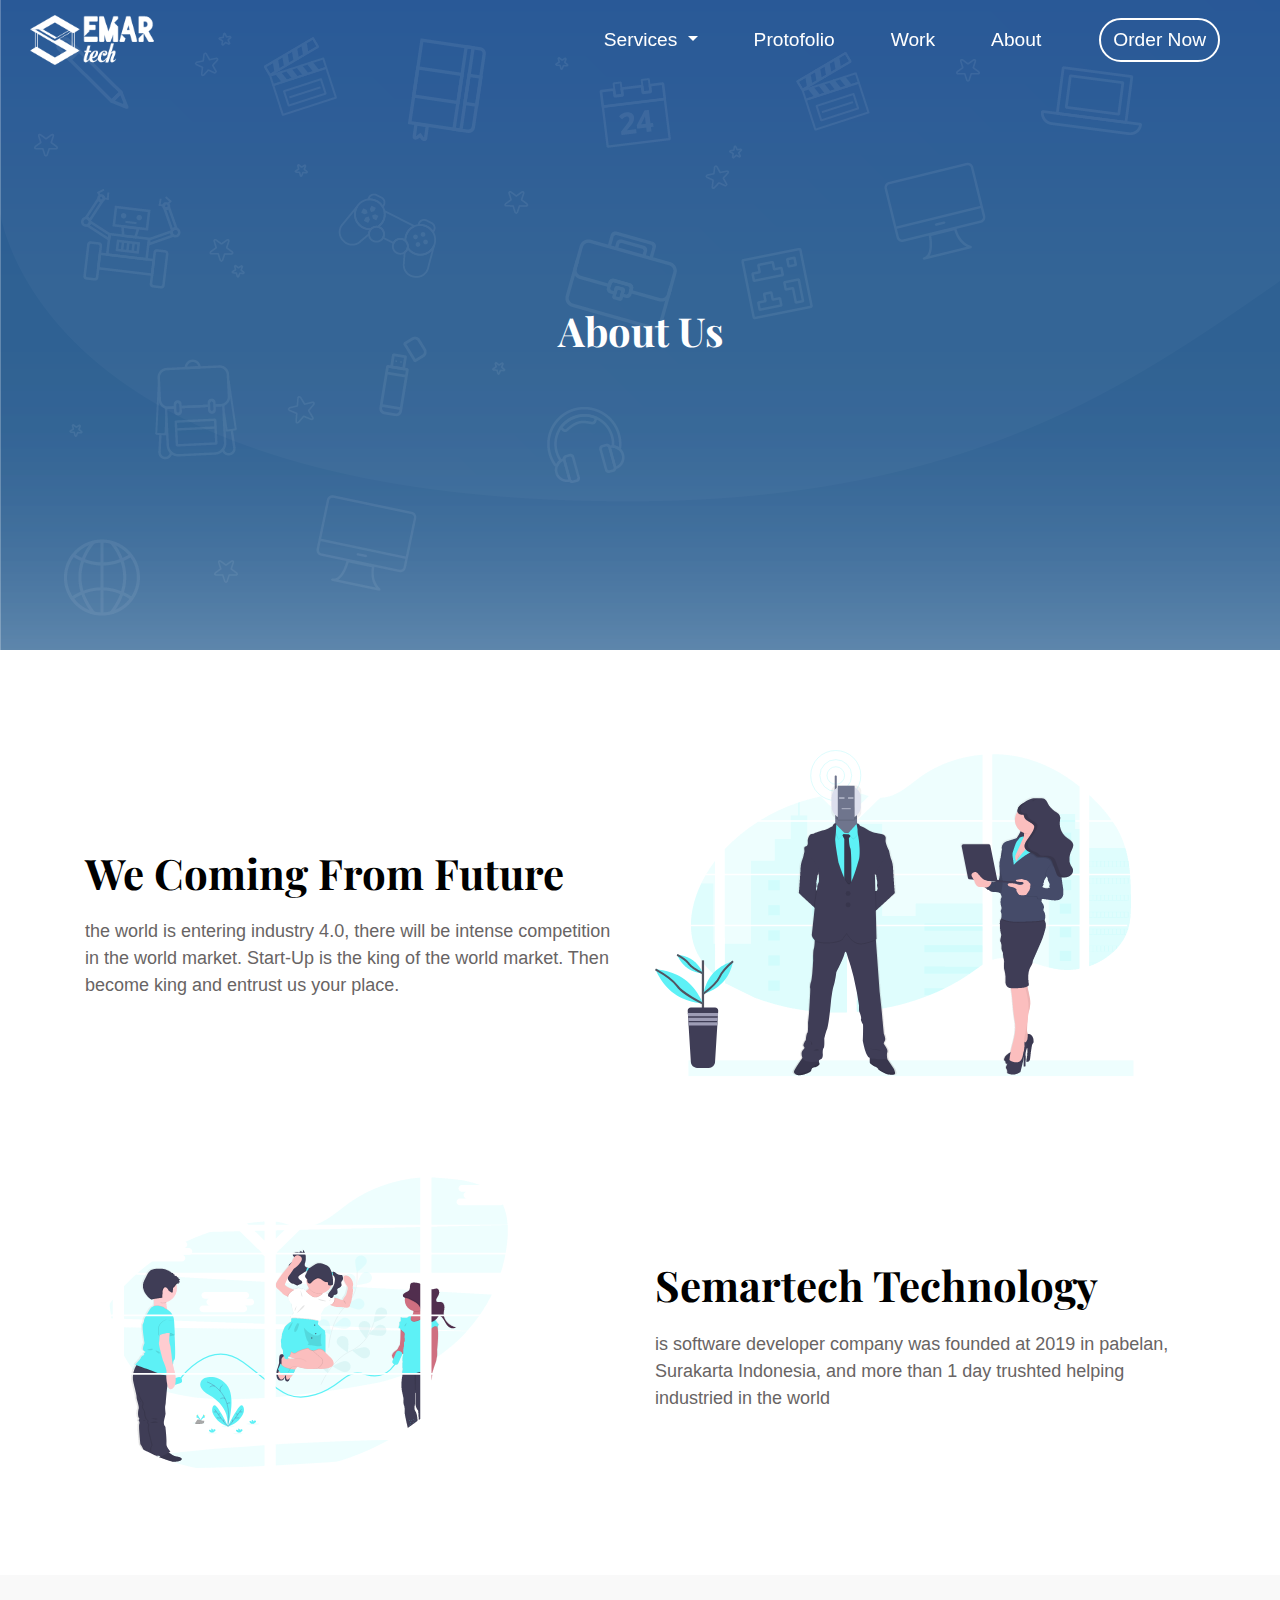
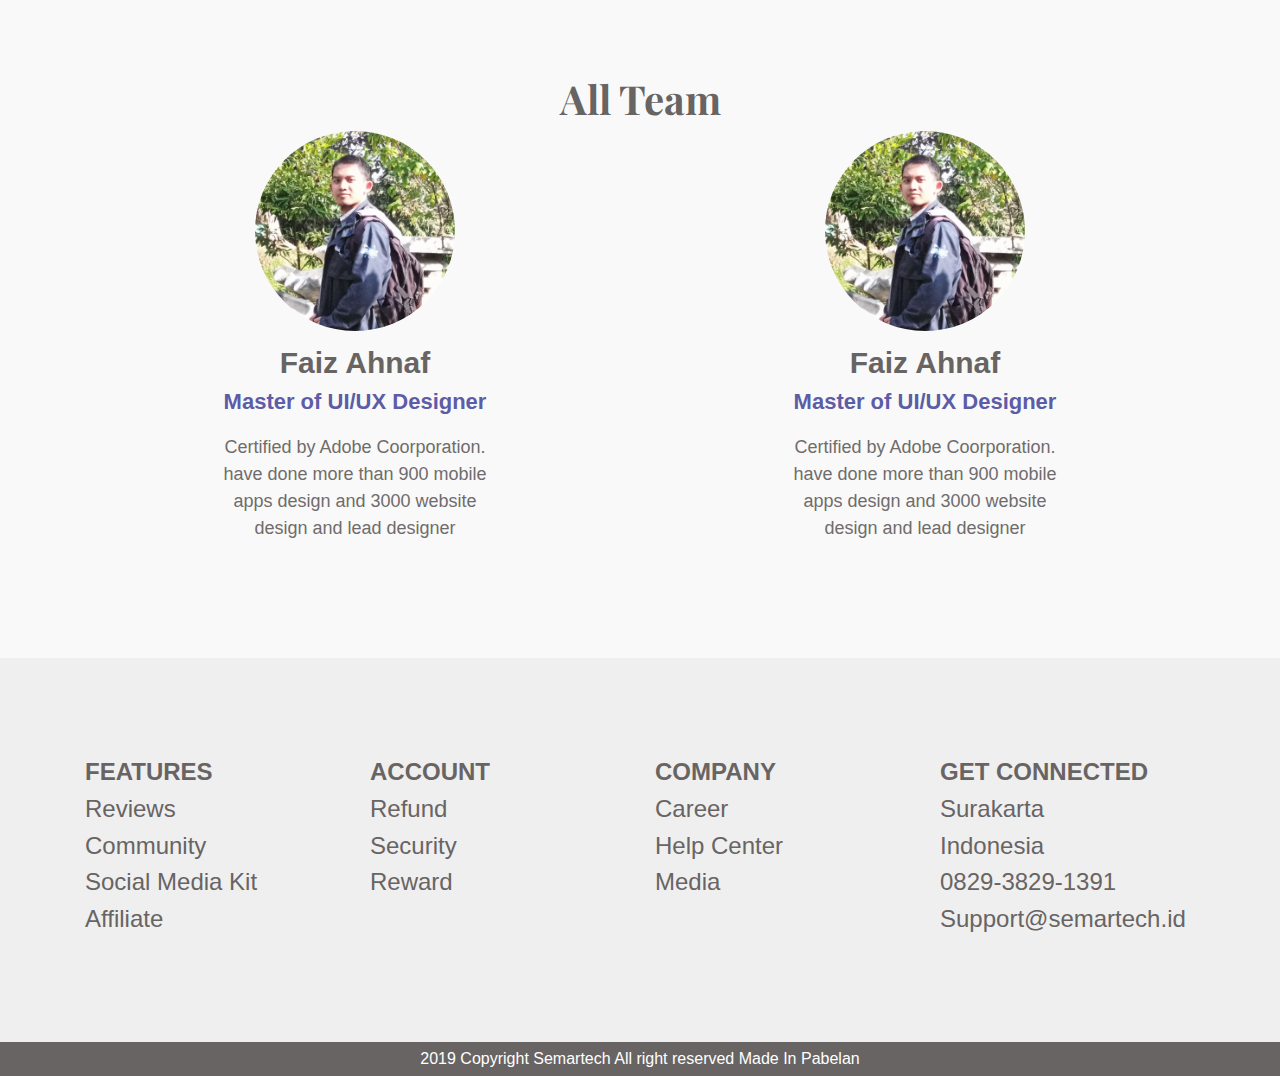
==== about.html @ 8cbab73a "add" ====
<!doctype html>
<html lang="en">
    <head>
        <meta charset="UTF-8">
        <meta name="viewport" content="width=device-width, initial-scale=1.0">
        <meta http-equiv="X-UA-Compatible" content="ie=edge">
        
        <link rel="stylesheet" href="frontend/libraries/bootstrap/css/bootstrap.css">
        <link href="https://fonts.googleapis.com/css?family=Muli:200,200i,300,300i,400,400i,500,500i,600,600i,700,700i,800,800i,900,900i|Playfair+Display:400,400i,700,700i,900,900i&display=swap&subset=cyrillic,latin-ext" rel="stylesheet">
        <!-- <link rel="stylesheet" href="frontend/styles/main.css"> -->
        <link rel="stylesheet" href="frontend/styles/custom.css">

        <link rel="stylesheet" href="frontend/styles/about.css">
        <link rel="stylesheet" href="frontend/styles/animate.css">
        <title>About</title>
    </head>
<body>
    <!-- navbar -->
    <nav id="navbar" class="navbar sticky-top navbar-expand-lg navbar-dark custom-menu">
        <a class="navbar-brand" href="index.html">
            <img height="50px" src="frontend/images/semartech_logo.png" alt="semartech_logo">
        </a>
        <button class="navbar-toggler" type="button" data-toggle="collapse" data-target="#navbarTogglerDemo01" aria-controls="navbarTogglerDemo01" aria-expanded="false" aria-label="Toggle navigation">
            <span class="navbar-toggler-icon"></span>
        </button>
        <div class="collapse navbar-collapse" id="navbarTogglerDemo01">
            <ul class="navbar-nav ml-auto">
                <li class="nav-item dropdown">
                    <a class="nav-link dropdown-toggle" href="#" id="navbarDropdownMenuLink" role="button" data-toggle="dropdown" aria-haspopup="true" aria-expanded="false">
                        Services
                    </a>
                    <div class="dropdown-menu" aria-labelledby="navbarDropdownMenuLink">
                        <a class="dropdown-item" href="#">Action</a>
                        <a class="dropdown-item" href="#">Another action</a>
                        <a class="dropdown-item" href="#">Something else here</a>
                    </div>
                </li>
                <li class="nav-item">
                    <a class="nav-link" href="portofolio.html">Protofolio</a>
                </li>
                <li class="nav-item">
                    <a class="nav-link" href="#">Work</a>
                </li>
                <li class="nav-item">
                    <a class="nav-link" href="about.html">About</a>
                </li>
            </ul>
            <a href="order.html" class="btn order-now" role="button" aria-pressed="true" style="border-radius: 50px;">Order Now</a>
        </div>
    </nav>


    <div class="about">
        <div class="container">
            <div class="row d-flex align-content-center text-center">
                <div class="col-md-12">
                    <h1>About Us</h1>
                </div>
            </div>
        </div>
    </div>
    <div class="section-1">
        <div class="container">
            <div class="row">
                
                <div class="col-md-6 vertical">
                    <h1>We Coming From Future</h1>
                    <span>the world is entering industry 4.0, there will be intense competition in the world market. Start-Up is the king of the world market. Then become king and entrust us your place.</span>
                </div>
                <div class="col-md-6">
                    <img src="frontend/images/about1.png" alt="about2">
                </div>
            </div>
        </div>
    </div>
    <div class="section-2">
        <div class="container">
            <div class="row">
                <div class="col-md-6">
                    <img src="frontend/images/about2.png" alt="about2">
                </div>
                <div class="col-md-6 vertical">
                    <h1>Semartech Technology</h1>
                    <span>is software developer company was founded at 2019 in pabelan, Surakarta Indonesia, and more than 1 day trushted helping industried in the world</span>
                </div>
            </div>
        </div>
    </div>
    <div class="section-all-team">
        <div class="container">
            <div class="row">   
                <div class="col-md-12">
                    <h1 style="text-align: center;">All Team</h1>
                </div>
                <div class="col-md-6" >
                    <div class="pofile">
                        <img src="frontend/images/photo4.png" alt="faiz">
                        <p class="name">Faiz Ahnaf</p>
                        <p class="job">Master of UI/UX Designer</p>
                        <p class="desc">
                            Certified by Adobe Coorporation. have done more than 900 mobile apps design and 3000 website design and lead designer
                        </p>
                    </div>
                </div>   
                <div class="col-md-6">
                    <div class="pofile">
                        <img src="frontend/images/photo4.png" alt="faiz">
                        <p class="name">Faiz Ahnaf</p>
                        <p class="job">Master of UI/UX Designer</p>
                        <p class="desc">
                            Certified by Adobe Coorporation. have done more than 900 mobile apps design and 3000 website design and lead designer
                        </p>
                    </div>
                </div>         
            </div>
        </div>
    </div>
    <div class="footer">
        <div class="container">
            <div class="row">
                <div class="col-md-3">
                    <h4 class="head">FEATURES</h4>
                    <h4>Reviews</h4>
                    <h4>Community</h4>
                    <h4>Social Media Kit</h4>
                    <h4>Affiliate</h4>
                </div>
                <div class="col-md-3">
                    <h4 class="head">ACCOUNT</h4>
                    <h4>Refund</h4>
                    <h4>Security</h4>
                    <h4>Reward</h4>
                </div>
                <div class="col-md-3">
                    <h4 class="head">COMPANY</h4>
                    <h4>Career</h4>
                    <h4>Help Center</h4>
                    <h4>Media</h4>
                </div>
                <div class="col-md-3">
                    <h4 class="head">GET CONNECTED</h4>
                    <h4>Surakarta</h4>
                    <h4>Indonesia</h4>
                    <h4>0829-3829-1391</h4>
                    <h4>Support@semartech.id</h4>

                </div>
                
            </div>
        </div>
    </div>
    <footer>
        <p class="footer-down">2019 Copyright Semartech  All right reserved  Made In Pabelan</p>
    </footer>
    
    <script>
        window.onscroll = function() {myFunction()};
        
        var navbar = document.getElementById("navbar");
        
        var sticky = navbar.offsetTop+200;
        
        function myFunction() {
            if (window.pageYOffset >= sticky) {
                navbar.classList.add("sticky")
            } else {
                navbar.classList.remove("sticky");
            }
        }
    </script>
    <script src="https://code.jquery.com/jquery-3.4.1.slim.min.js" integrity="sha384-J6qa4849blE2+poT4WnyKhv5vZF5SrPo0iEjwBvKU7imGFAV0wwj1yYfoRSJoZ+n" crossorigin="anonymous"></script>
    <script src="https://cdn.jsdelivr.net/npm/popper.js@1.16.0/dist/umd/popper.min.js" integrity="sha384-Q6E9RHvbIyZFJoft+2mJbHaEWldlvI9IOYy5n3zV9zzTtmI3UksdQRVvoxMfooAo" crossorigin="anonymous"></script>
    <script src="https://stackpath.bootstrapcdn.com/bootstrap/4.4.1/js/bootstrap.min.js" integrity="sha384-wfSDF2E50Y2D1uUdj0O3uMBJnjuUD4Ih7YwaYd1iqfktj0Uod8GCExl3Og8ifwB6" crossorigin="anonymous"></script>
</body>
</html>
---- frontend/styles/main.css ----
body {
  font-family: "muli", sans-serif;
  color: blue;
}

.navbar-brand img {
  max-height: 40px;
}

.navbar {
  max-height: 70px;
  background-color: #2A58B0;
  color: white;
  position: fixed;
  width: 100%;
  top: 0;
  z-index: 1;
}

.navbar-dark .navbar-collapse {
  background-color: #2A58B0;
  margin-left: -20px;
  margin-right: -20px;
  padding-left: 20px;
  padding-right: 20px;
  padding-bottom: 5px;
}

.navbar-dark .navbar-nav .nav-item a {
  font-weight: 500;
  color: #fff;
}

.navbar-dark .navbar-nav .nav-item .dropdown-item {
  color: #2A58B0;
}

.btn-login {
  border-radius: 20px;
  background: #fff;
  opacity: 0.39;
  -webkit-box-shadow: 0px 10px 18px rgba(67, 109, 190, 0.8);
          box-shadow: 0px 10px 18px rgba(67, 109, 190, 0.8);
}

.btn-login:hover {
  opacity: 1;
}

.btn-navbar-right {
  margin-top: -10px !important;
  margin-bottom: -8px !important;
}

header {
  color: #000;
  font-weight: 600;
  background-image: url("../images/portofolio_background.jpg");
  background-size: cover;
  margin-top: -50px;
  padding: 90px 0 45px;
}

header h1 {
  font-family: "playfair display", sans-serif;
  font-weight: bold;
}

header img {
  max-width: 500px;
  max-height: 600px;
  margin-right: 100px;
}

.section-portofolio {
  color: #000;
  background: -webkit-gradient(linear, left top, left bottom, from(rgba(241, 251, 253, 0.21)), to(#e7ebed));
  background: linear-gradient(rgba(241, 251, 253, 0.21) 0%, #e7ebed 100%);
}

.section-portofolio h2 {
  font-family: "playfair display", sans serif;
  font-weight: bold;
}

.card-portofolio {
  padding: 20px 24px;
  width: 300px;
  height: 400px;
  border-radius: 8px;
  background: #fff;
  -webkit-box-shadow: 10px 10px 30px rgba(0, 0, 0, 0.5);
          box-shadow: 10px 10px 30px rgba(0, 0, 0, 0.5);
}

.card-portofolio .card {
  min-width: 300px;
}

.card-portofolio .card-portofolio-content img {
  max-width: 250px;
  max-height: 300px;
}

.card-portofolio .card-portofolio-content h3 {
  font-weight: 600;
  font-size: 24px;
  color: #000;
}

.card-portofolio .card-portofolio-content p {
  margin-top: -5px;
  font-family: Muli;
  font-weight: normal;
  text-align: left;
  font-size: 12px;
  color: #605c5c;
  border: 1px solid rgba(0, 0, 0, 0);
}

footer {
  color: #000;
}

footer a {
  color: #000;
}

.order {
  background-image: url("../images/background_order.jpg");
  min-height: 660px;
  color: #fff;
}

.order .back-home {
  color: white;
  margin-top: -12px;
  margin-left: 0px;
}

.order .back-home a {
  color: white;
}

.order h1 {
  font-family: "Playfair Display", serif;
  font-weight: bold;
  font-size: 45px;
}

.order p {
  font-weight: lighter;
}

.order h3 {
  font-family: "Playfair Display", serif;
  font-weight: 500;
}

.order input {
  width: 460px;
  height: 44px;
  border-radius: 4px;
  background: rgba(255, 255, 255, 0.048);
  -webkit-box-shadow: 0px 3px 6px rgba(0, 0, 0, 0.685);
          box-shadow: 0px 3px 6px rgba(0, 0, 0, 0.685);
  padding: 12px;
  color: #fff;
}

.order input:focus {
  outline-color: #00FFE2;
  background: rgba(0, 0, 0, 0.048);
  outline-width: 5px;
  border: none;
}

.order textarea {
  width: 460px;
  height: 100px;
  border-radius: 4px;
  background: rgba(255, 255, 255, 0.048);
  -webkit-box-shadow: 0px 3px 6px rgba(0, 0, 0, 0.685);
          box-shadow: 0px 3px 6px rgba(0, 0, 0, 0.685);
  color: #fff;
  padding: 12px;
}

.order textarea:focus {
  background: rgba(0, 0, 0, 0.048);
  border: none;
  outline-color: #00FFE2;
  outline-width: 5px;
}

.order .btn-send {
  background-color: #00FFE2;
  font-family: "Muli", sans-serif;
  font-weight: 600;
}

.order .btn-send:hover {
  background-color: #a8fff5;
}

.order .project-type {
  width: 460px;
  height: 44px;
  border-radius: 4px;
  background: rgba(255, 255, 255, 0.048);
  -webkit-box-shadow: 0px 3px 6px rgba(0, 0, 0, 0.685);
          box-shadow: 0px 3px 6px rgba(0, 0, 0, 0.685);
  padding: 12px;
  color: #fff;
}

.order .project-type .item-project {
  width: 460px;
  height: 44px;
  border-radius: 4px;
  background: rgba(255, 255, 255, 0.048);
  -webkit-box-shadow: 0px 3px 6px rgba(0, 0, 0, 0.685);
          box-shadow: 0px 3px 6px rgba(0, 0, 0, 0.685);
  padding: 12px;
  color: #fff;
}

.order .project-type:focus {
  background: rgba(0, 0, 0, 0.048);
  border: none;
  outline-color: #00FFE2;
  outline-width: 5px;
}
/*# sourceMappingURL=main.css.map */
---- frontend/styles/custom.css ----
body{
    color: black;
    /* overflow-x: hidden; */
}
h1 {
    font-family: "playfair display", sans-serif;
    font-weight: bold;
}
.buffer {
    padding: 25px 0px;
}
.vcenter {
    display: flex;
    align-items: center;
}

/* NAV */



.custom-menu {
    background-color: #2a324000;
    padding: 10px 30px;
    position: fixed;
    width: 100%;
    transition: 0.3s;
}
.bg-blue{
    background-color: #4471c6;
}
.ml-auto .dropdown-menu {
    left: auto !important;
    right: 0px;
}
.order-now {
    border-radius: 50px;
    border: 2px solid white;
    margin-left: 20px;
}
.nav-item .nav-link, .order-now {
    font-size: 1.2em;
    
}
.navbar-dark .navbar-nav .nav-link, .order-now {
    color: white;
}
li.nav-item {
    padding: 0px 20px;
}
div#navbarTogglerDemo01 {
    background: transparent;
}
.sticky {
    background: #61a8ce;
    transition: 0.3s;
}
/* NAV ENDS */

/* HEADER */
.header {
    background: url(../images/background.png)no-repeat;
    /* height: 100vh; */
    overflow: hidden;
    padding: 50px 0px;
}
.header .row{
    height: 740px;
}
.isi.align-self-center {
    color: white;
    margin-bottom: 100px;
}
.isi h1 {
    font-size: 3em;
}
.isi a {
    text-decoration: none;
    /* border: 2px solid white; */
    padding: 11px 16px;
    border-radius: 32px;
    color: white;
    font-size: 19px;
    background: #75d1eb;
    font-weight: bolder;
    display: inline-block;
    margin-top: 15px;
}
p.h-desc {
    margin: 15px 0px;
}
.img-relative {
    position: absolute;
    right: 0;
    top: 75px;
}


/* Counting */
.counting {
    background: url(../images/background2.png)no-repeat;
    /* height: 318px; */
    /* background: red; */
    background-position-y: -24px;
}
.counting .row {
    height: 340px;
}
h2.count {
    font-size: 4em;
    font-weight: bold;
    color: #61a8ce;
}
.counting p {
    font-size: 20px;
    color: #969696;
}





/* Portofolio */
.portofolio {
    background: linear-gradient(180deg, #ffffff, #cbd6ec);
    padding: 50px 0px;
    overflow: hidden;
}
.box-portofolio {
    background: white;
    padding: 20px;
    border-radius: 10px;
    box-shadow: 8px 4px 29px -11px black;
}
.carousel-item {
    padding: 30px;
}
.box-portofolio h1 {
    font-family: -apple-system, BlinkMacSystemFont, "Segoe UI", Roboto, "Helvetica Neue", Arial, "Noto Sans", sans-serif, "Apple Color Emoji", "Segoe UI Emoji", "Segoe UI Symbol", "Noto Color Emoji";
    font-size: 20px;
    font-weight: 100;
    margin: 15px 0px 5px 0px;
}
.box-portofolio p {
    color: #717171;
    font-size: 12px;
}
@media (min-width: 768px) {
    .multi-item-carousel .carousel-inner .carousel-item {
      margin-right: inherit;
    }
    .multi-item-carousel .carousel-inner .carousel-item.active + .carousel-item,
    .multi-item-carousel .carousel-inner .carousel-item.active + .carousel-item + .carousel-item {
      display: block;
    }
    .multi-item-carousel .carousel-inner .carousel-item.active:not(.carousel-item-right):not(.carousel-item-left),
    .multi-item-carousel .carousel-inner .carousel-item.active:not(.carousel-item-right):not(.carousel-item-left) + .carousel-item,
    .multi-item-carousel .carousel-inner .carousel-item.active:not(.carousel-item-right):not(.carousel-item-left) + .carousel-item + .carousel-item {
      transition: none;
    }
    .multi-item-carousel .carousel-inner .carousel-item.active + .carousel-item + .carousel-item + .carousel-item {
      position: absolute;
      top: 0;
      right: -33.33333333%;
      z-index: -1;
      display: block;
      visibility: visible;
    }
    .multi-item-carousel .carousel-inner .carousel-item-next,
    .multi-item-carousel .carousel-inner .carousel-item-prev {
      position: relative;
      -webkit-transform: translate3d(0, 0, 0);
              transform: translate3d(0, 0, 0);
    }
    .multi-item-carousel .carousel-inner .carousel-item-prev.carousel-item-right {
      position: absolute;
      top: 0;
      left: 0;
      z-index: -1;
      display: block;
      visibility: visible;
    }
    .multi-item-carousel .active.carousel-item-left + .carousel-item-next.carousel-item-left,
    .multi-item-carousel .carousel-item-next.carousel-item-left + .carousel-item,
    .multi-item-carousel .carousel-item-next.carousel-item-left + .carousel-item + .carousel-item,
    .multi-item-carousel .carousel-item-next.carousel-item-left + .carousel-item + .carousel-item + .carousel-item {
      position: relative;
      -webkit-transform: translate3d(-100%, 0, 0);
              transform: translate3d(-100%, 0, 0);
      visibility: visible;
    }
    .multi-item-carousel .active.carousel-item-right + .carousel-item-prev.carousel-item-right,
    .multi-item-carousel .carousel-item-prev.carousel-item-right + .carousel-item,
    .multi-item-carousel .carousel-item-prev.carousel-item-right + .carousel-item + .carousel-item,
    .multi-item-carousel .carousel-item-prev.carousel-item-right + .carousel-item + .carousel-item + .carousel-item {
      position: relative;
      -webkit-transform: translate3d(100%, 0, 0);
              transform: translate3d(100%, 0, 0);
      display: block;
      visibility: visible;
    }
  }
  


/* Partner */
.partner .container-fluid {
    padding: 0px 40px;
}
.partner .desc {
    font-size: 19px;
}
img.img-partner {
    padding: 0px 5px;
    vertical-align: middle;
}
.border-bottom {
    border-bottom: 1px solid black;
}
.imagess {
    margin: 15px 0px;
}
.partner {
    padding: 30px 0px;
}

/* How it work */
img.work-img {
    width: 100%;
}
p.desc {
    color: #706c6c;
    font-size: 22px;
}
/* Testimonial */

.testimonial p {
    /* letter-spacing: 2px; */
    font-size: 22px;
    font-weight: 100;
    color: #706c6c;
}
.testimonial {
    background: #dfe6f3;
    padding: 50px 0px;
    overflow: hidden;
}
.box-testimonial {
    /* border: 1px solid #888888; */
    padding: 5px;
    border-radius: 10px;
    background: white;
    box-shadow: 5px 6px 11px #afafaf;
}
.testimonial .col-md-4 {
    padding: 10px;
}
.testimonial .carousel-inner{
        padding: 10px 0px;
}
.order , .view{
    margin-top:20px;
}
.order .now, .view .more {
    text-decoration: none;
    transition: 0.2s;
    color: white;
    background: #75d1eb;
    font-size: 20px;
    font-weight: bold;
    border-radius: 40px;
    padding: 10px 30px;
    box-shadow: 3px 3px 7px #5b8894;
}
.order .now:hover,.view .more:hover{
    background: #61a8ce;
}


/* Costum */
.carousel-control-prev {
    left: -12%;
}
.carousel-control-next {
    right: -12%;
}
.carousel-control-next-icon {
    background: #73cae2;
    -webkit-mask-image: url(../images/next.svg);
    mask-image: url(../images/next.svg);
}
.carousel-control-prev-icon {
    background: #73cae2;
    -webkit-mask-image: url(../images/back.svg);
    mask-image: url(../images/back.svg);

}
.carousel-control-prev-icon,.carousel-control-next-icon {
    height: 60px;
    width: 60px;
}

/* Footer */
.section-footer a {
    color: black;
}


@media (max-width: 768px){
    .img-relative{
        display: none;
    }
    .header {
        background: url(../images/background.png)no-repeat;
        /* height: 100vh; */
        overflow: hidden;
        height: 100vh;
        padding: 50px 35px;
    }
    .header .row {
        height: 100vh;
    }
    .isi.align-self-center {
        margin-bottom: 0px;
    }
    .counting {
        background: unset;
        height: unset;
        padding: 40px 0px;
    }
    .counting .row {
        height: unset;
    }
    .isi h1 {
        font-size: 2em;
    }
    .carousel-control-prev {
        left: -6%;
    }
    .carousel-control-next {
        right: -6%;
    }
    .partner h1 {
        text-align: center;
    }
    .howtowork {
        padding: 22px;
    }
    .howtowork h1 {
        text-align:center;
    }
    .howtowork .desc {
        text-align: justify;
    }
    .navbar a {
        margin: 0px;
        display: block;
    }
}
.fadein {
    opacity:0;
}
.fadeonload {
    opacity: 0;
}
---- frontend/styles/about.css ----
/* NAV */
body{
    color: #686464;
    font-family: 'Assistant', sans-serif;
}
.bg-blue{
    background-color: #4471c6 !important;
}
.ml-auto .dropdown-menu {
    left: auto !important;
    right: 0px;
}
.order-now{
    border-radius: 50px;
    border: 2px solid white;
    margin: 0px 30px;
}
.nav-item .nav-link, .order-now {
    font-size: 1.2em;
    
}
.navbar-dark .navbar-nav .nav-link, .order-now {
    color: white;
}
li.nav-item {
    padding: 0px 20px;
}
/* NAV ENDS */


.vertical{
    margin-top: auto;
    margin-bottom: auto;
}

.section-1,.section-2{
    margin: 100px 0px;
}
.section-all-team {
    padding-top: 100px;
    padding-bottom: 100px;
    background: #f9f9f9;
}
.section-1 span,.section-2 span{
    font-size: 18px;
}
.section-1 h1, .section-2 h1 {
    color: black;
    font-family: 'Playfair Display', serif;
    font-weight: bolder;
    font-size: 42px;
    margin: 20px 0px;
}


.pofile {
    max-width: 300px;
    text-align: center;
    margin: auto;
}
p.name {
    font-size: 30px;
    font-weight: bolder;
    margin-top: 9px;
    margin-bottom: 0px;
}
p.job {
    font-size: 22px;
    color: #5c5ca7;
    font-weight: bold;
}
p.desc {
    font-size: 18px;
}
h4.head {
    font-weight: bold;
}

.footer {
    /* border-top: 1px solid #686464; */
    padding-top: 100px;
    padding-bottom: 100px;
    background: #efefef;
}
.footer-down{
    
        text-align: center;
        color: white;
        padding: 5px;
        background: #686464;
        margin: 0px;
    
}
.about {
    background: url(../images/bg-about.png);
    color: white;
    padding-top: 20px;
}
.about .row{
    height: 70vh;
}
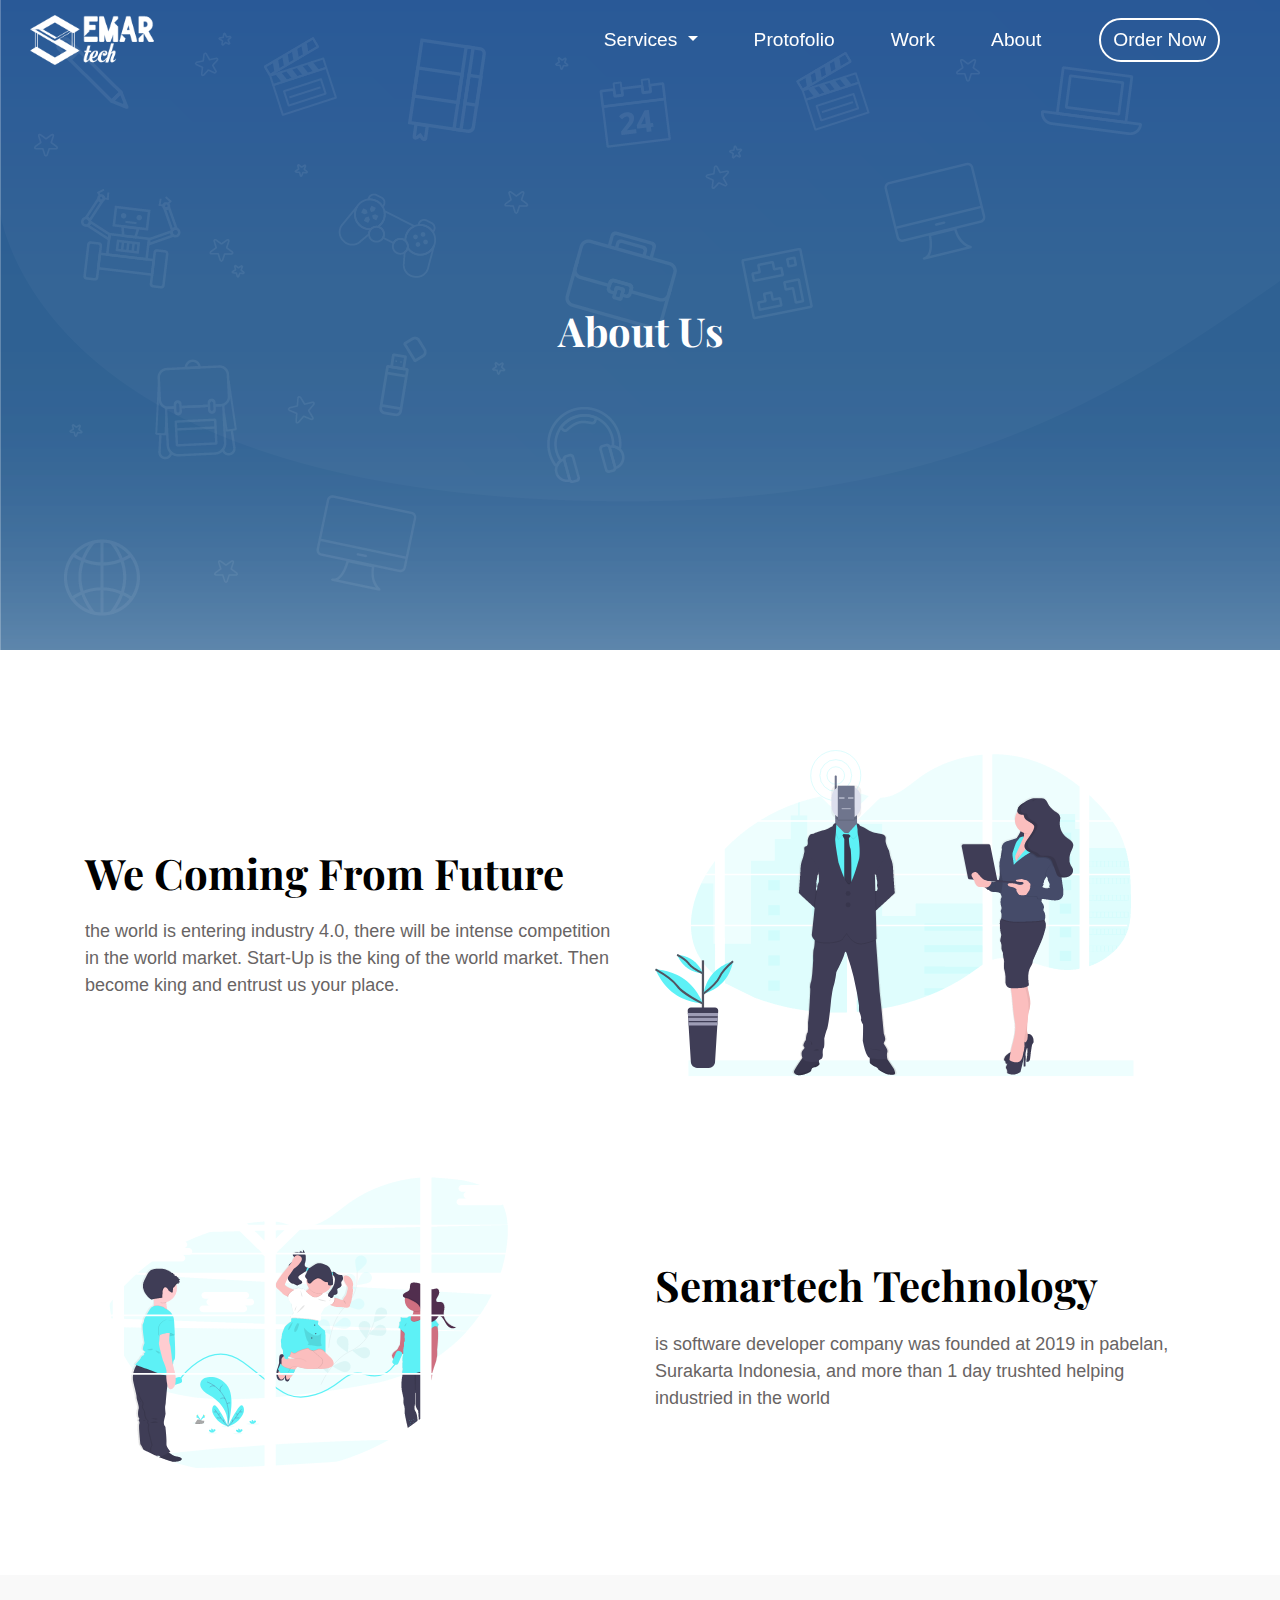
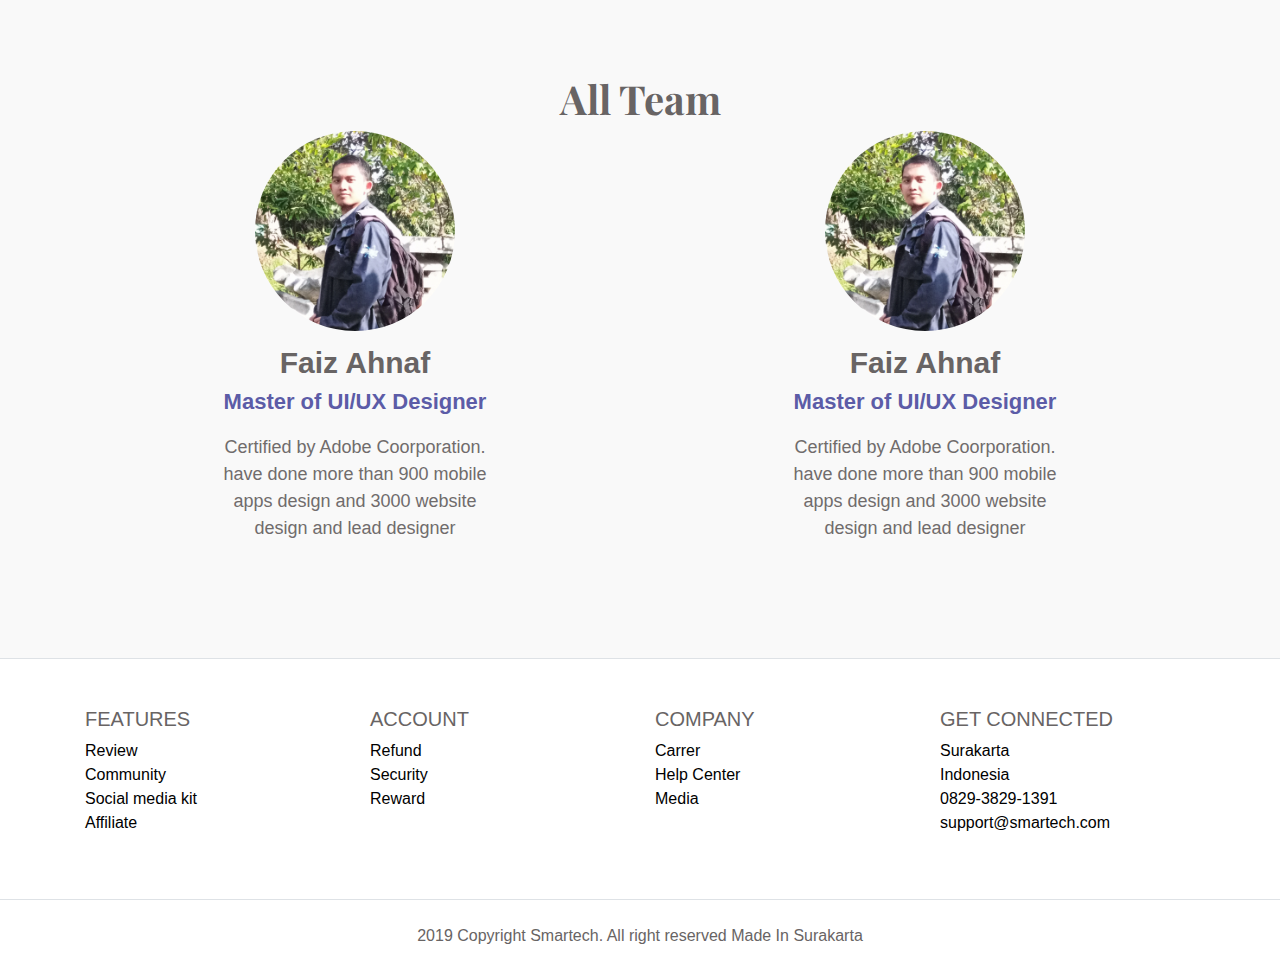
==== commit c469ed38: "rev" ====
--- a/about.html
+++ b/about.html
@@ -115,42 +115,57 @@
             </div>
         </div>
     </div>
-    <div class="footer">
-        <div class="container">
-            <div class="row">
-                <div class="col-md-3">
-                    <h4 class="head">FEATURES</h4>
-                    <h4>Reviews</h4>
-                    <h4>Community</h4>
-                    <h4>Social Media Kit</h4>
-                    <h4>Affiliate</h4>
+    <footer class="section-footer mb-4 border-top">
+        <div class="container pt-5 pb-5">
+            <div class="row justify-content-center">
+                <div class="col-12">
+                    <div class="row">
+                        <div class="col-md-2 col-xs-6 col-lg-3">
+                            <h5>FEATURES</h5>
+                            <ul class="list-unstyled">
+                                <li><a href="#">Review</a></li>
+                                <li><a href="#">Community</a></li>
+                                <li><a href="#">Social media kit</a></li>
+                                <li><a href="#">Affiliate</a></li>
+                            </ul>
+                        </div>
+                        <div class="col-md-2 col-xs-6 col-lg-3">
+                            <h5>ACCOUNT</h5>
+                            <ul class="list-unstyled">
+                                <li><a href="#">Refund</a></li>
+                                <li><a href="#">Security</a></li>
+                                <li><a href="#">Reward</a></li>
+                            </ul>
+                        </div>
+                        <div class="col-md-2 col-xs-6 col-lg-3">
+                            <h5>COMPANY</h5>
+                            <ul class="list-unstyled">
+                                <li><a href="#">Carrer</a></li>
+                                <li><a href="#">Help Center</a></li>
+                                <li><a href="#">Media</a></li>
+                            </ul>
+                        </div>
+                        <div class="col-md-2 col-xs-6 col-lg-3">
+                            <h5>GET CONNECTED</h5>
+                            <ul class="list-unstyled">
+                                <li><a href="#">Surakarta</a></li>
+                                <li><a href="#">Indonesia</a></li>
+                                <li><a href="#">0829-3829-1391</a></li>
+                                <li><a href="#">support@smartech.com</a></li>
+                            </ul>
+                        </div>
+                    </div>
                 </div>
-                <div class="col-md-3">
-                    <h4 class="head">ACCOUNT</h4>
-                    <h4>Refund</h4>
-                    <h4>Security</h4>
-                    <h4>Reward</h4>
-                </div>
-                <div class="col-md-3">
-                    <h4 class="head">COMPANY</h4>
-                    <h4>Career</h4>
-                    <h4>Help Center</h4>
-                    <h4>Media</h4>
-                </div>
-                <div class="col-md-3">
-                    <h4 class="head">GET CONNECTED</h4>
-                    <h4>Surakarta</h4>
-                    <h4>Indonesia</h4>
-                    <h4>0829-3829-1391</h4>
-                    <h4>Support@semartech.id</h4>
-
+            </div>
+        </div>
+        <div class="container-fluid">
+            <div class="row border-top justify-content-center align-item pt-4">
+                <div class="col-auto align-center-500 text-grey6=-light">
+                    2019 Copyright Smartech. All right reserved   Made In Surakarta
                 </div>
                 
             </div>
         </div>
-    </div>
-    <footer>
-        <p class="footer-down">2019 Copyright Semartech  All right reserved  Made In Pabelan</p>
     </footer>
     
     <script>
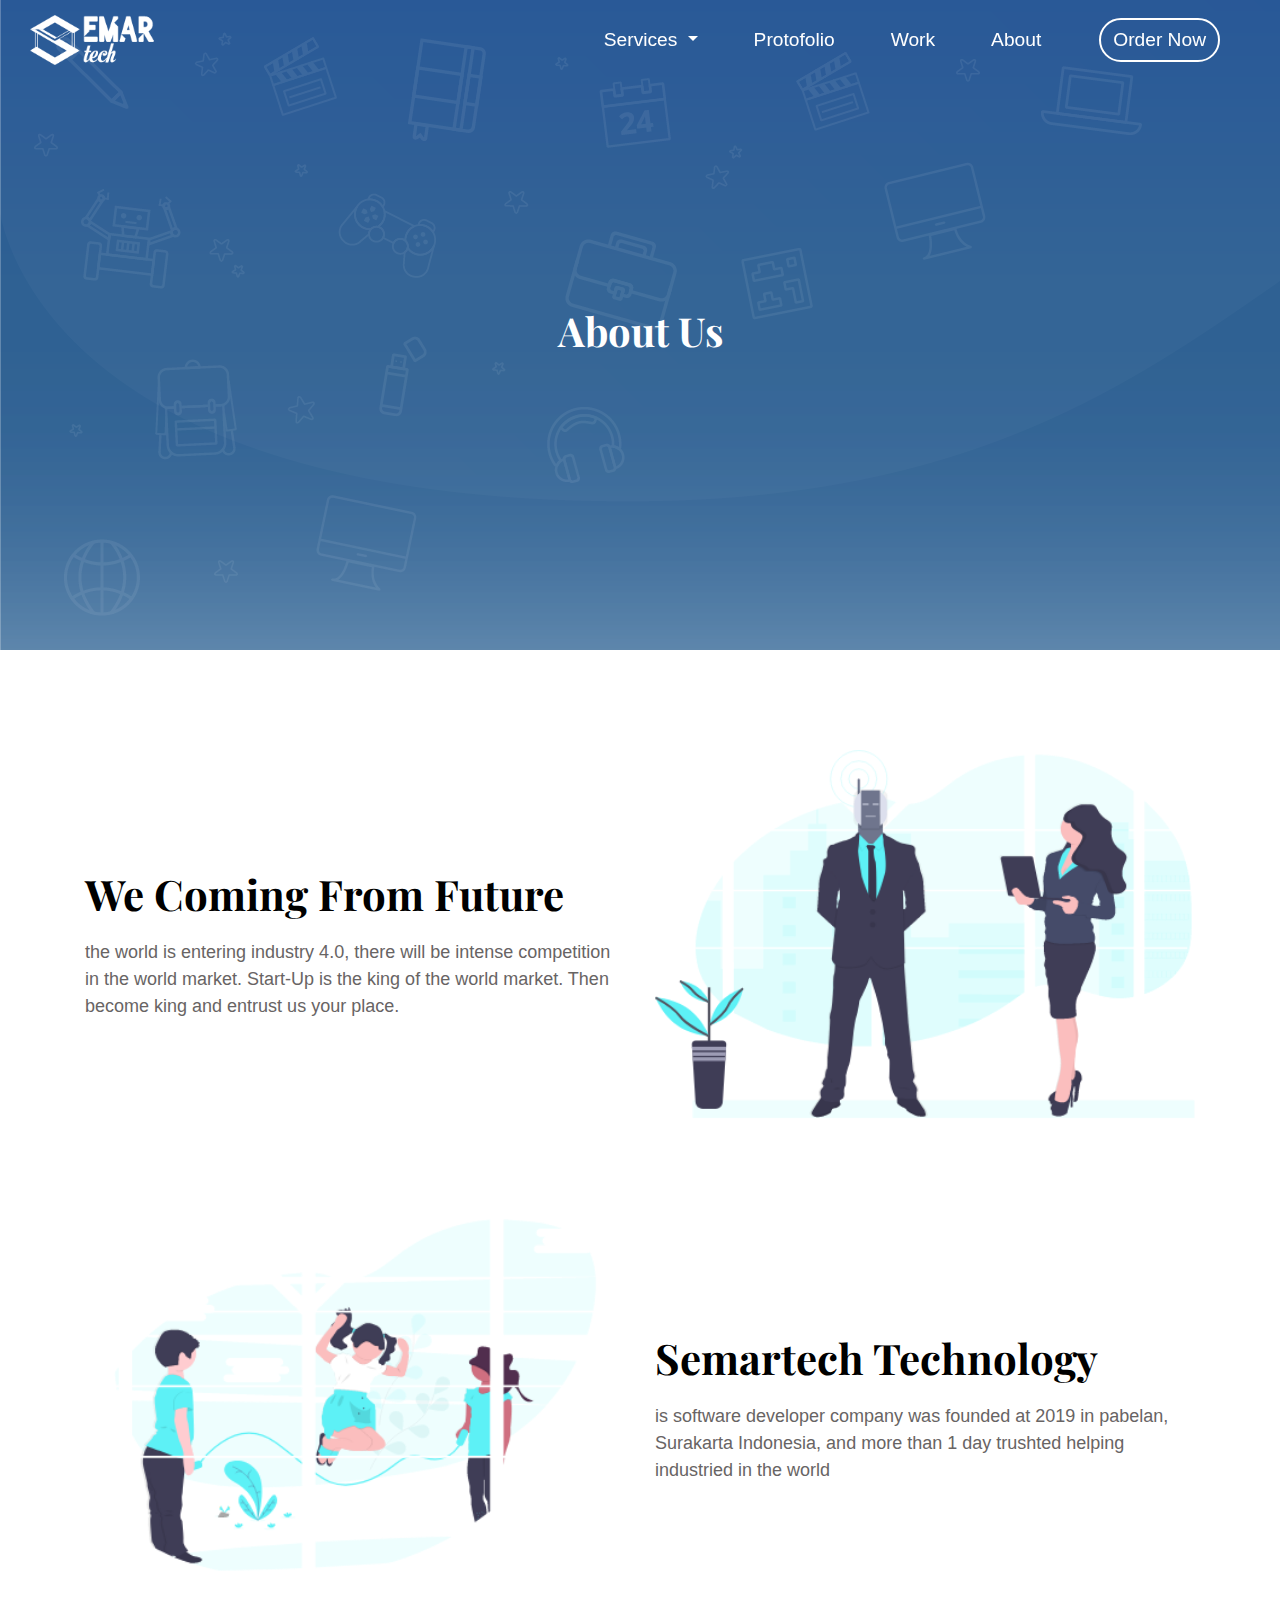
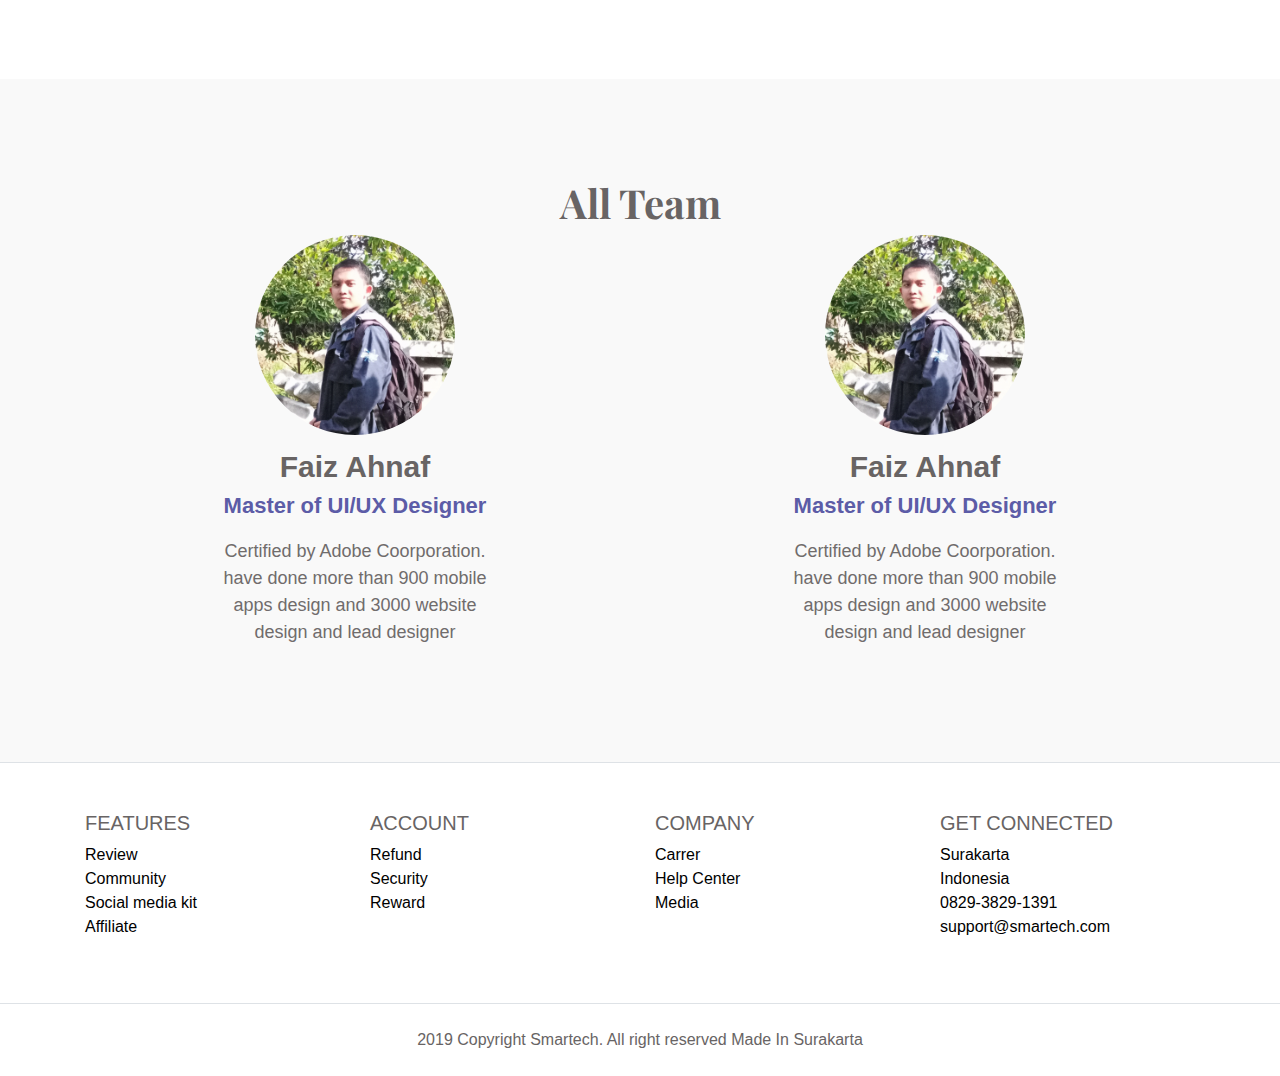
==== commit 4b3737a9: "rev" ====
--- a/about.html
+++ b/about.html
@@ -30,9 +30,9 @@
                         Services
                     </a>
                     <div class="dropdown-menu" aria-labelledby="navbarDropdownMenuLink">
-                        <a class="dropdown-item" href="#">Action</a>
-                        <a class="dropdown-item" href="#">Another action</a>
-                        <a class="dropdown-item" href="#">Something else here</a>
+                        <a class="dropdown-item" href="#">Mobile Apps</a>
+                        <a class="dropdown-item" href="#">Web Apps</a>
+                        <a class="dropdown-item" href="#">Design Apps</a>
                     </div>
                 </li>
                 <li class="nav-item">
@@ -62,14 +62,14 @@
     <div class="section-1">
         <div class="container">
             <div class="row">
-                
-                <div class="col-md-6 vertical">
+                <div class="col-md-6 order-md-2">
+                    <img src="frontend/images/about1.png" alt="about2" style="width: 100%;">
+                </div>
+                <div class="col-md-6 vertical order-md-1">
                     <h1>We Coming From Future</h1>
                     <span>the world is entering industry 4.0, there will be intense competition in the world market. Start-Up is the king of the world market. Then become king and entrust us your place.</span>
                 </div>
-                <div class="col-md-6">
-                    <img src="frontend/images/about1.png" alt="about2">
-                </div>
+                
             </div>
         </div>
     </div>
@@ -77,7 +77,7 @@
         <div class="container">
             <div class="row">
                 <div class="col-md-6">
-                    <img src="frontend/images/about2.png" alt="about2">
+                    <img src="frontend/images/about2.png" alt="about2" style="width: 100%;">
                 </div>
                 <div class="col-md-6 vertical">
                     <h1>Semartech Technology</h1>
--- a/frontend/styles/main.css
+++ b/frontend/styles/main.css
@@ -231,4 +231,48 @@
   outline-color: #00FFE2;
   outline-width: 5px;
 }
-/*# sourceMappingURL=main.css.map */+/*# sourceMappingURL=main.css.map */
+/* NAV */
+
+
+
+.custom-menu {
+  padding: 10px 30px;
+  transition: 0.3s;
+  background: #2a58b0;
+}
+.bg-blue{
+  background-color: #4471c6;
+}
+.ml-auto .dropdown-menu {
+  left: auto !important;
+  right: 0px;
+}
+.order-now {
+  border-radius: 50px;
+  border: 2px solid white;
+  margin-left: 20px;
+}
+.nav-item .nav-link, .order-now {
+  font-size: 1.2em;
+  
+}
+.navbar-dark .navbar-nav .nav-link, .order-now {
+  color: white;
+}
+li.nav-item {
+  padding: 0px 20px;
+}
+div#navbarTogglerDemo01 {
+  background: transparent;
+}
+.sticky {
+  background: #61a8ce;
+  transition: 0.3s;
+}
+/* NAV ENDS */
+
+div#navbarTogglerDemo01 {
+  background: #2a58b0;
+  /* width: 100%; */
+}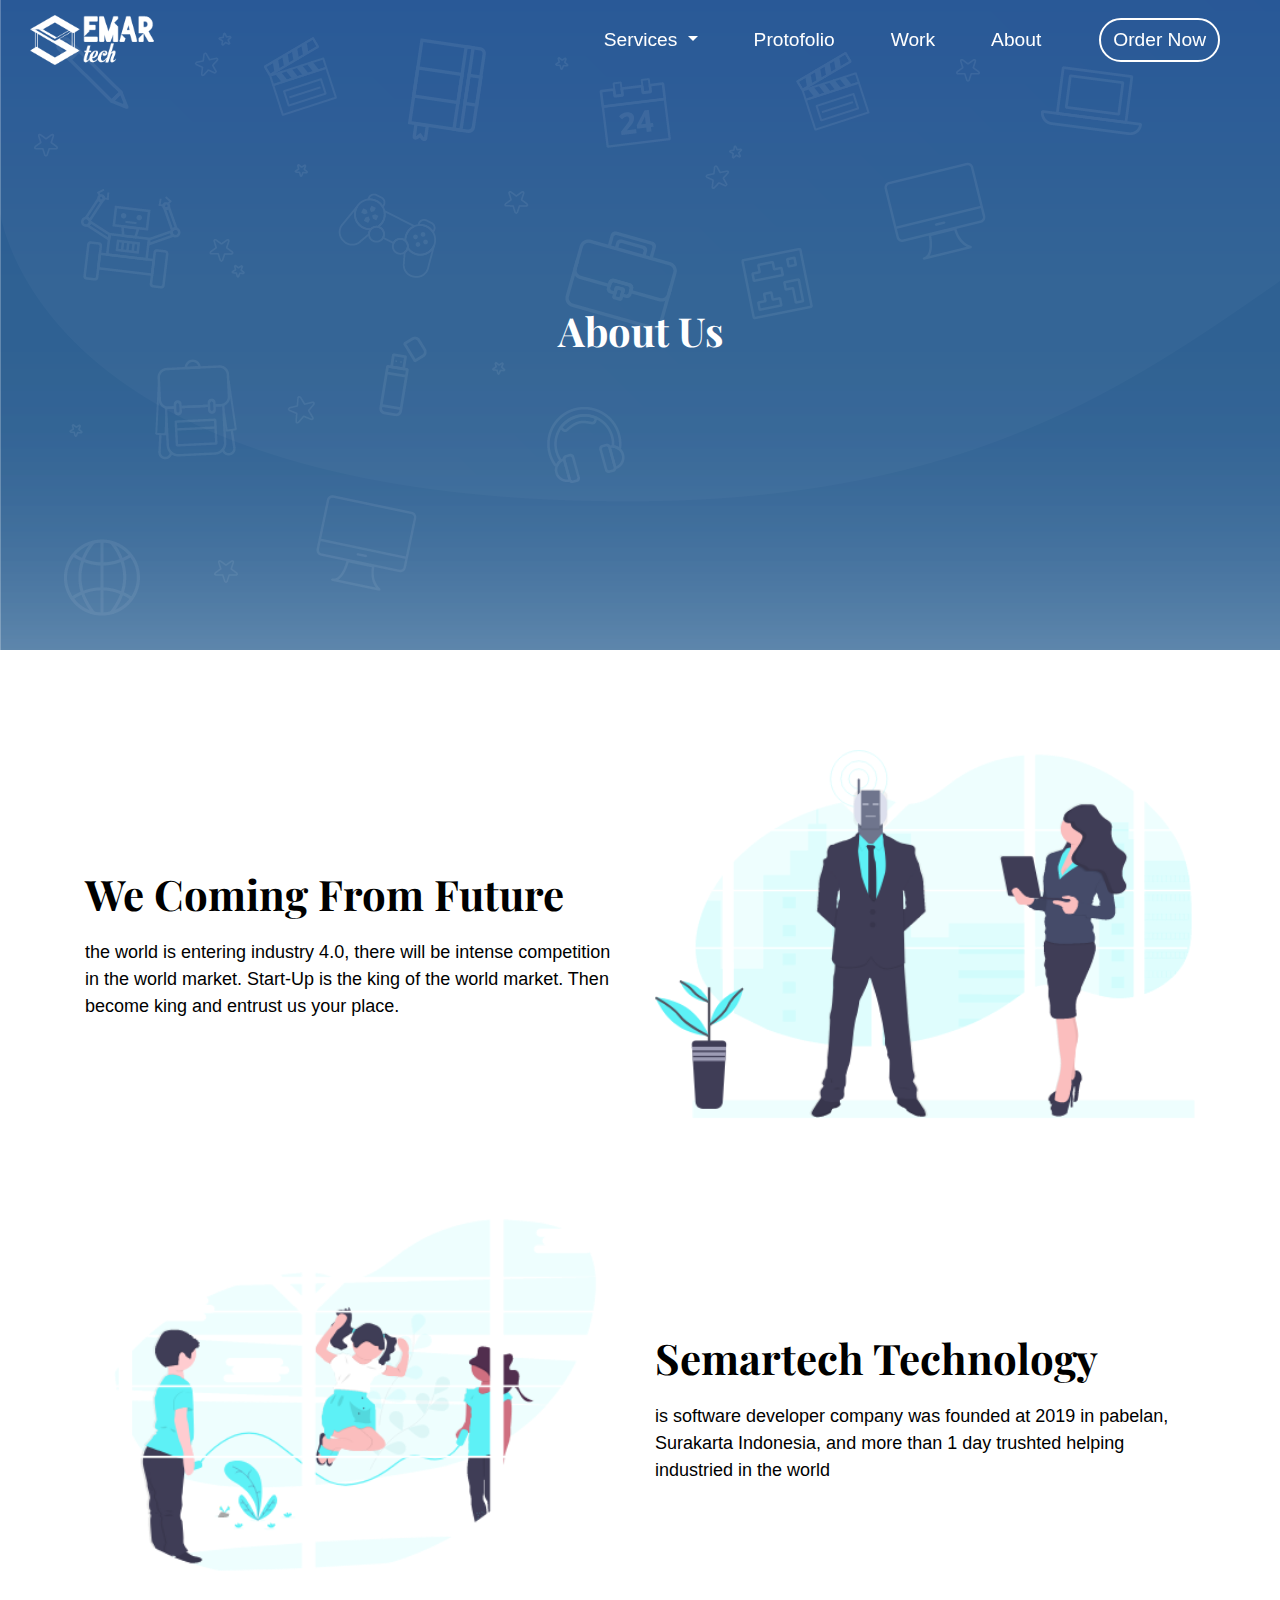
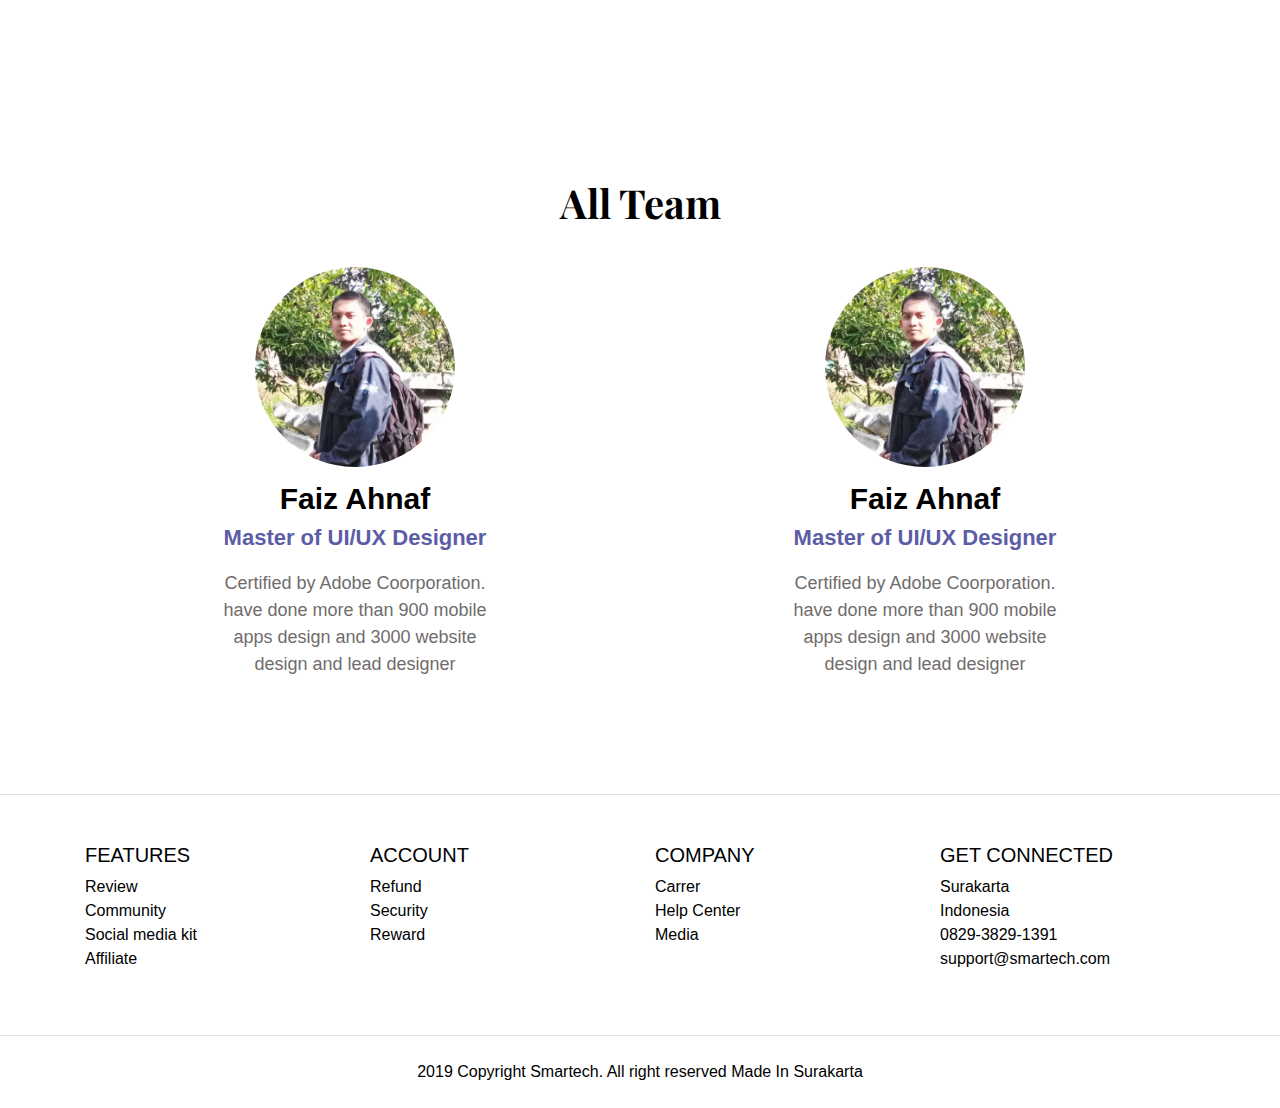
==== commit 2f72cf41: "rev" ====
--- a/about.html
+++ b/about.html
@@ -39,7 +39,7 @@
                     <a class="nav-link" href="portofolio.html">Protofolio</a>
                 </li>
                 <li class="nav-item">
-                    <a class="nav-link" href="#">Work</a>
+                    <a class="nav-link" href="index.html#howtowork"  id="work" >Work</a>
                 </li>
                 <li class="nav-item">
                     <a class="nav-link" href="about.html">About</a>
@@ -90,7 +90,7 @@
         <div class="container">
             <div class="row">   
                 <div class="col-md-12">
-                    <h1 style="text-align: center;">All Team</h1>
+                    <h1 style="text-align: center;margin-bottom: 40px;color: black;">All Team</h1>
                 </div>
                 <div class="col-md-6" >
                     <div class="pofile">
--- a/frontend/styles/main.css
+++ b/frontend/styles/main.css
@@ -3,7 +3,7 @@
   color: blue;
 }
 
-.navbar-brand img {
+/* .navbar-brand img {
   max-height: 40px;
 }
 
@@ -50,7 +50,7 @@
 .btn-navbar-right {
   margin-top: -10px !important;
   margin-bottom: -8px !important;
-}
+} */
 
 header {
   color: #000;
@@ -59,6 +59,7 @@
   background-size: cover;
   margin-top: -50px;
   padding: 90px 0 45px;
+  overflow: hidden;
 }
 
 header h1 {
@@ -263,16 +264,20 @@
 li.nav-item {
   padding: 0px 20px;
 }
-div#navbarTogglerDemo01 {
-  background: transparent;
-}
+
 .sticky {
   background: #61a8ce;
   transition: 0.3s;
 }
 /* NAV ENDS */
 
-div#navbarTogglerDemo01 {
-  background: #2a58b0;
-  /* width: 100%; */
+.custom-menu {
+  /* background-color: #2a324000; */
+  /* padding: 10px 30px; */
+  position: fixed;
+  width: 100%;
+  transition: 0.3s;
+}
+input[type="text"],select.project-type.mb-2, .order textarea {
+  width: 100%;
 }--- a/frontend/styles/about.css
+++ b/frontend/styles/about.css
@@ -1,6 +1,6 @@
 /* NAV */
 body{
-    color: #686464;
+    /* color: #686464; */
     font-family: 'Assistant', sans-serif;
 }
 .bg-blue{
@@ -39,7 +39,7 @@
 .section-all-team {
     padding-top: 100px;
     padding-bottom: 100px;
-    background: #f9f9f9;
+
 }
 .section-1 span,.section-2 span{
     font-size: 18px;
@@ -62,6 +62,7 @@
     font-size: 30px;
     font-weight: bolder;
     margin-top: 9px;
+    color: black;
     margin-bottom: 0px;
 }
 p.job {
@@ -98,4 +99,4 @@
 }
 .about .row{
     height: 70vh;
-}+}
